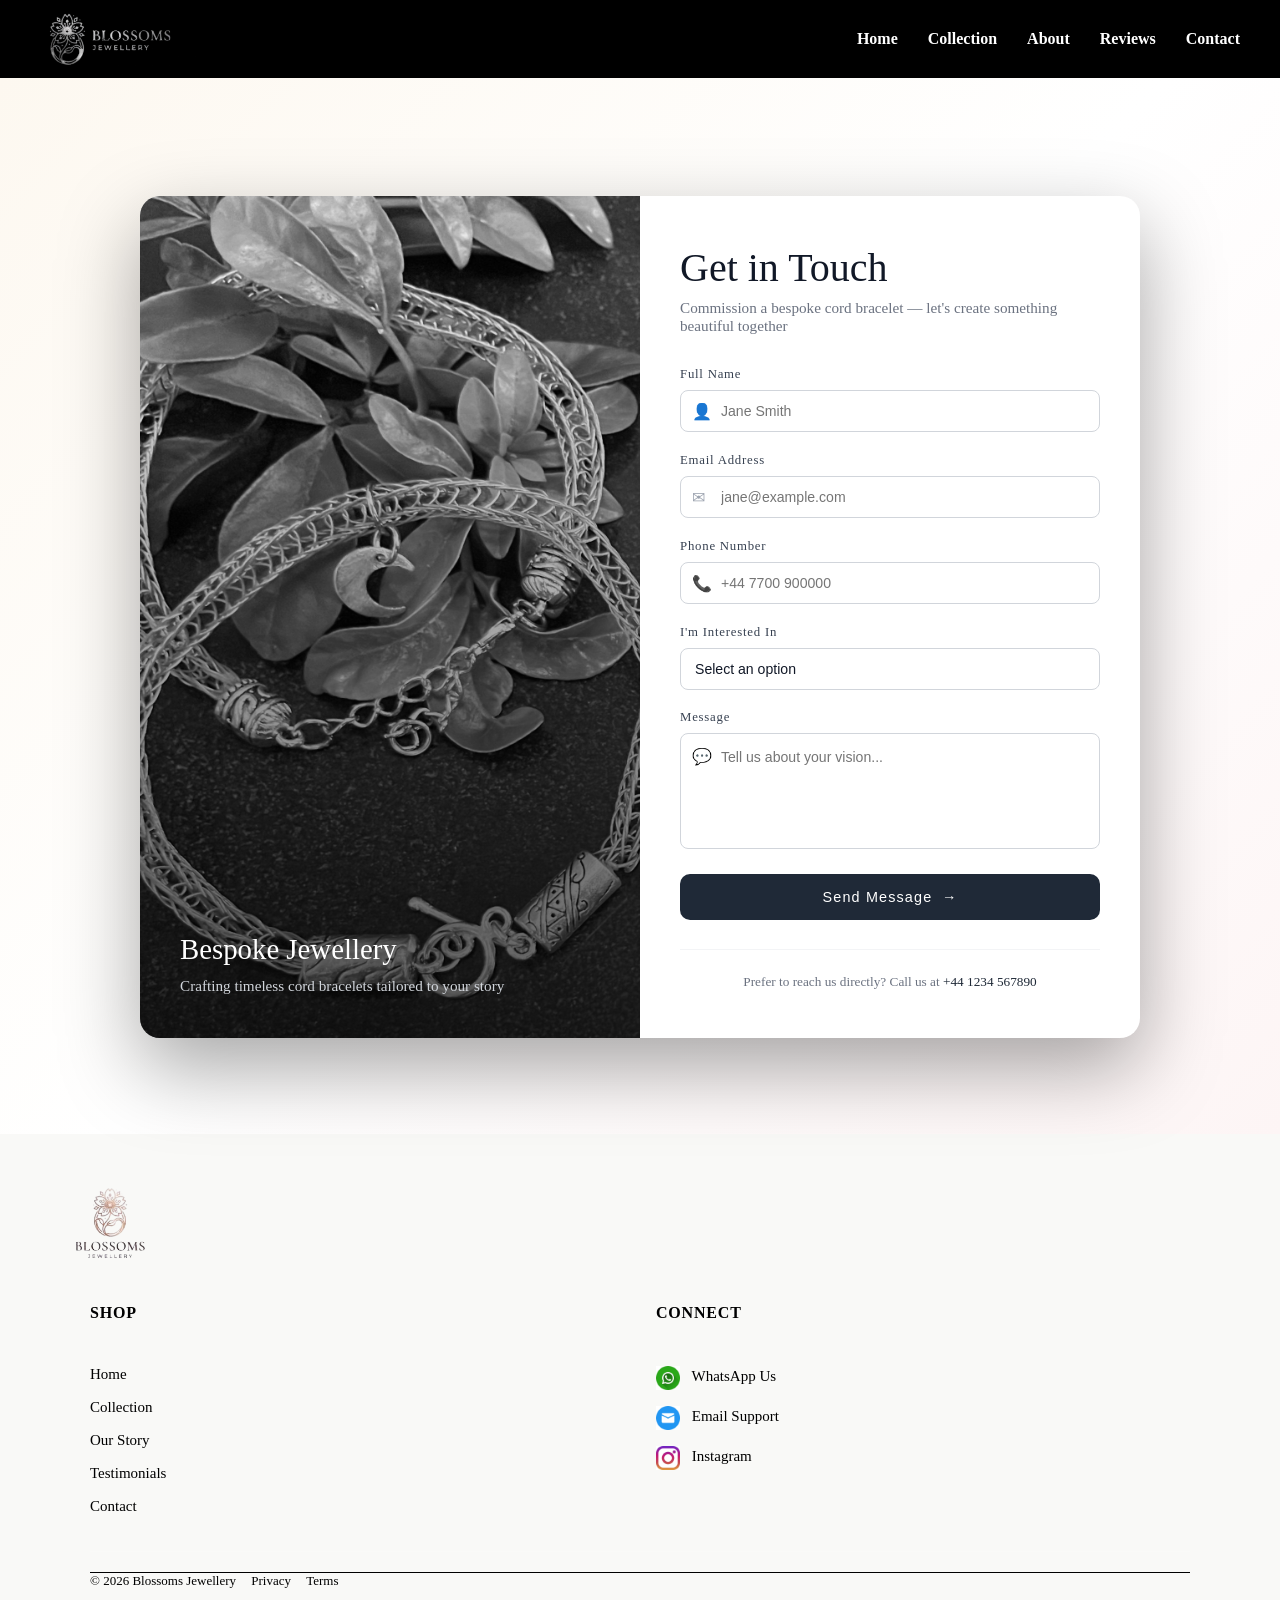
==== contact.html @ 993c41be "Add files via upload" ====
<!DOCTYPE html>
<html lang="en">
<head>
  <meta charset="UTF-8" />
  <meta name="viewport" content="width=device-width, initial-scale=1.0" />
 
  <!-- ═══ PRIMARY SEO ═══ -->
  <title>Contact Blossoms Jewellery | Custom Cord Bracelets UK</title>
  <meta name="description" content="Get in touch with Blossoms Jewellery to commission a bespoke, hand-knotted cord bracelet. Custom designs, colour combinations, and engraved metallic accents crafted to your vision." />
  <meta name="keywords" content="contact blossoms jewellery, bespoke cord bracelet, custom bracelet UK, handmade jewellery enquiry, cord bracelet commission" />
  <meta name="author" content="Blossoms Jewellery" />
  <meta name="robots" content="index, follow" />
  <link rel="canonical" href="https://www.blossomsjewellery.com/contact.html" />
 
  <!-- ═══ OPEN GRAPH (Facebook / LinkedIn) ═══ -->
  <meta property="og:type" content="website" />
  <meta property="og:site_name" content="Blossoms Jewellery" />
  <meta property="og:title" content="Contact Blossoms Jewellery | Custom Cord Bracelets UK" />
  <meta property="og:description" content="Commission a bespoke, hand-knotted cord bracelet. Reach out to discuss your custom design, colour choice, and engraved accents." />
  <meta property="og:url" content="https://www.blossomsjewellery.com/contact.html" />
  <meta property="og:image" content="https://www.blossomsjewellery.com/images/og-contact.jpg" />
 
  <!-- ═══ TWITTER CARD ═══ -->
  <meta name="twitter:card" content="summary_large_image" />
  <meta name="twitter:title" content="Contact Blossoms Jewellery | Custom Cord Bracelets UK" />
  <meta name="twitter:description" content="Commission a bespoke, hand-knotted cord bracelet crafted to your vision." />
  <meta name="twitter:image" content="https://www.blossomsjewellery.com/images/og-contact.jpg" />
 
  <!-- ═══ STRUCTURED DATA — LocalBusiness ═══ -->
  <script type="application/ld+json">
  {
    "@context": "https://schema.org",
    "@type": "JewelryStore",
    "name": "Blossoms Jewellery",
    "url": "https://www.blossomsjewellery.com",
    "logo": "https://www.blossomsjewellery.com/images/IMG_9293-removebg-preview.png",
    "image": "https://www.blossomsjewellery.com/images/IMG_9284.JPG",
    "description": "Blossoms Jewellery specialises in bespoke, hand-knotted cord bracelets with custom colour combinations and engraved metallic accents.",
    "telephone": "+441234567890",
    "email": "contact@blossomsjewellery.com",
    "address": {
      "@type": "PostalAddress",
      "addressCountry": "GB"
    },
    "sameAs": [
      "https://www.instagram.com/blossoms_jewellery",
      "https://wa.me/447752300937"
    ],
    "contactPoint": {
      "@type": "ContactPoint",
      "telephone": "+441234567890",
      "contactType": "customer service",
      "availableLanguage": "English"
    }
  }
  </script>
 
  <link rel="stylesheet" href="./styles/nav.css" />
  <link rel="stylesheet" href="./styles/contact.css" />
</head>

<body>
<nav class="navBar">
   <div class="logoContainer">
    <a class="nav-logo" href="index.html"><img src="./images/IMG_9293-removebg-preview.png"></a>
    </div>
    <ul class="nav-links">
      <li><a href="index.html">Home</a></li>
      <li><a href="collection.html">Collection</a></li>
      <li ><a href="about.html" >About</a></li>
      <li><a href="reviews.html">Reviews</a></li>
      <li><a href="contact.html">Contact</a></li>
    </ul>
   <button class="btn">

<span class="line1"></span>
<span class="line2"></span>
<span class="line3"></span>

</button>
  </nav>

  <div class="nav-desktop-container">
     <div class="logoContainer">
    <a class="nav-logo" href="index.html"><img src="./images/IMG_9293-removebg-preview.png"></a>
    </div>
  <div class="nav-desktop" id="desktop-nav">
   
    <a href="index.html">Home</a>
    <a href="collection.html" class="active">Collection</a>
    <a href="about.html">About</a>
    <a href="reviews.html">Reviews</a>
    <a href="contact.html">Contact</a>
  </div>
</div>

  <!-- CONTACT PAGE -->
  <div class="contact-page">
    <div class="contact-card">

      <!-- Left: image panel -->
      <div class="contact-image-panel">
        <img
          src="./images/IMG_9284.JPG"
          alt="Wrist with cord bracelet"
          onerror="this.style.display='none'; this.parentElement.style.background='#1f2937';"
        />
        <div class="contact-image-overlay">
          <div class="contact-image-text">
            <h3>Bespoke Jewellery</h3>
            <p>Crafting timeless cord bracelets tailored to your story</p>
          </div>
        </div>
      </div>

      <!-- Right: form panel -->
      <div class="contact-form-panel">
        <h2>Get in Touch</h2>
        <p>Commission a bespoke cord bracelet — let's create something beautiful together

        <!-- Success message (hidden by default) -->
        <div class="success-msg" id="success-msg">
          <div class="success-icon">✓</div>
          <h3>Message Sent!</h3>
          <p>Thank you for reaching out. We'll get back to you within 24 hours.</p>
        </div>

        <!-- Form -->
        <form id="contact-form" novalidate>

          <!-- Full name -->
          <div class="form-field">
            <label for="name">Full Name</label>
            <div class="input-wrap">
              <span class="input-icon">👤</span>
              <input type="text" id="name" placeholder="Jane Smith" autocomplete="name" />
            </div>
            <p class="form-error" id="name-error">Name is required</p>
          </div>

          <!-- Email -->
          <div class="form-field">
            <label for="email">Email Address</label>
            <div class="input-wrap">
              <span class="input-icon">✉</span>
              <input type="email" id="email" placeholder="jane@example.com" autocomplete="email" />
            </div>
            <p class="form-error" id="email-error">Email is required</p>
          </div>

          <!-- Phone -->
          <div class="form-field">
            <label for="phone">Phone Number</label>
            <div class="input-wrap">
              <span class="input-icon">📞</span>
              <input type="tel" id="phone" placeholder="+44 7700 900000" autocomplete="tel" />
            </div>
            <p class="form-error" id="phone-error">Phone number is required</p>
          </div>

          <!-- Inquiry type -->
          <div class="form-field">
            <label for="inquiryType">I'm Interested In</label>
            <select id="inquiryType">
              <option value="">Select an option</option>
              <option value="custom-design">Custom Design</option>
              <option value="engagement-rings">Engagement Rings</option>
              <option value="wedding-bands">Wedding Bands</option>
              <option value="fine-jewelry">Fine Jewellery</option>
              <option value="repair-restoration">Repair &amp; Restoration</option>
              <option value="appraisal">Appraisal Services</option>
              <option value="other">Other</option>
            </select>
            <p class="form-error" id="inquiry-error">Please select an inquiry type</p>
          </div>

          <!-- Message -->
          <div class="form-field">
            <label for="message">Message</label>
            <div class="input-wrap textarea-wrap">
              <span class="input-icon">💬</span>
              <textarea id="message" rows="4" placeholder="Tell us about your vision..."></textarea>
            </div>
            <p class="form-error" id="message-error">Please tell us about your inquiry</p>
          </div>

          <!-- Submit -->
          <button type="submit" class="submit-btn">
            <span>Send Message</span>
            <span class="submit-arrow">→</span>
          </button>

        </form>

        <!-- Contact info -->
        <div class="contact-info-footer">
          Prefer to reach us directly? Call us at
          <a href="tel:+441234567890">+44 1234 567890</a>
        </div>

      </div><!-- /.contact-form-panel -->

    </div><!-- /.contact-card -->
  </div>

<footer>
    <div class="footerLogoContainer">
        <img class="footerLogo" src="./images/IMG_9294-removebg-preview.png" alt="Blossoms Jewellery Logo">
    </div>

    <div class="footer-columns">
        <div class="footer-col">
            <p class="footer-heading">Shop</p>
            <a href="index.html">Home</a>
            <a href="collection.html">Collection</a>
            <a href="about.html">Our Story</a>
            <a href="reviews.html">Testimonials</a>
            <a href="contact.html">Contact</a>
        </div>
        <div class="footer-col">
            <p class="footer-heading">Connect</p>
            <a href="https://wa.me/447752300937" target="_blank" rel="noopener">
                <img src="./images/IMG_9286.JPG" width="24" height="24" alt="WhatsApp"> WhatsApp Us
            </a>
            <a href="mailto:contact@blossomsjewellery.com" target="_blank" rel="noopener">
                <img src="./images/IMG_9292.JPG" width="24" height="24" alt="Email"> Email Support
            </a>
            <a href="https://www.instagram.com/blossoms_jewellery" target="_blank" rel="noopener">
                <img src="./images/IMG_9291.JPG" width="24" height="24" alt="Instagram"> Instagram
            </a>
        </div>
    </div>

    <div class="footer-bottom">
        <p>© 2026 Blossoms Jewellery 
            <a href="./Privacy-Policy">Privacy</a>
            <a href="./Terms-and-conditions">Terms</a>
        </p>
    </div>
</footer>
 

  <script src="./script/nav.js"></script>
  <script src="js/contact.js"></script>
</body>
</html>
---- styles/nav.css ----
* {
  margin: 0;
  padding: 0;
  box-sizing: border-box;
}

/* ── NAV BASE ── */
.navBar {
  display: flex;
  align-items: center;
  justify-content: space-between;
  position: fixed;
  width: 100%;
   background-color: black;
  height: auto;
  padding: 0 20px;
  transition: all 1.2s;
  z-index: 100;
  top: 0;
}

 

.nav-logo img {
  display: block;
  margin: -10px 0; /* pulls the transparent edges in vertically */

  width:clamp( 140px,20vw,150px);
}

/* ── HAMBURGER BUTTON ── */
.btn {
  display: flex;
  flex-direction: column;
  justify-content: center;
  align-items: center;
  gap: 5px;
  width: 30px;
  height: 30px;
  background: none;
  border: none;
  cursor: pointer;
  position: relative;
  z-index: 4;
}

.line1,
.line2,
.line3 {
  display: block;
  width: 22px;
  height: 2px;
  background-color: rgb(244, 239, 239);
  transition: all 0.4s ease;
  transform-origin: center;
}

/* Hamburger → X */
.Active .line1 {
  transform: translateY(7px) rotate(45deg);
}
.Active .line2 {
  opacity: 0;
  transform: scaleX(0);
}
.Active .line3 {
  transform: translateY(-7px) rotate(-45deg);
}

/* ── MOBILE MENU (hidden by default) ── */
.navBar ul {
  display: none;
  list-style: none;
}

.Active ul {
  display: block;
  position: absolute;
  top: 50px;
  right: 20px;
  background-color: rgb(240, 240, 245);
  width: 200px;
  border-radius: 10px;
  border: 3px solid black;
  z-index: 3;
  padding: 10px 0;
}

.Active ul li {
  margin: 10px 0;
  text-align: center;
}

.Active ul li a {
  text-decoration: none;

}

.nav-desktop-container {display: none;}



@media (min-width: 768px) {
 

  .nav-desktop-container {
  background-color: black;
  width: 100%;
  display: flex;
  align-items: center;
  justify-content: space-between; /* logo left, nav right */
  padding: 0 20px;
}

  .nav-desktop {
  display: flex;
  gap: 30px;
  padding: 0 20px; /* top/bottom 0, left/right 20px */
}

  .nav-desktop a {
    color: white;
    text-decoration: none;
    font-weight: bold;
    white-space: nowrap; /* Prevents links from snapping to two lines during resize */
  }

 .logoContainer img {
  width: 180px;
  display: block;
  margin: -10px 0; /* pulls the transparent edges in vertically */

}



}
@media (min-width: 1200px) {

.navBar{display: none;}


}
---- styles/contact.css ----
/* =============================================
   CONTACT PAGE — contact.css
   ============================================= */

.contact-page {
  padding-top: 70px;
  min-height: 100vh;
  background: linear-gradient(135deg, #fdf8f0 0%, #fff 50%, #fdf5f5 100%);
  display: flex;
  align-items: center;
  justify-content: center;
  padding-bottom: 3rem;
}

.contact-card {
  width: 100%;
  max-width: 1000px;
  margin: 3rem 1.5rem;
  background: #fff;
  border-radius: 20px;
  box-shadow: 0 30px 80px rgba(0,0,0,0.35);
  overflow: hidden;
  display: grid;
  grid-template-columns: 1fr 1fr;
 
}

/* Left — image panel */
.contact-image-panel {
  position: relative;
  min-height: 400px;
 
}

.contact-image-panel img {
  width: 100%;
  height: 100%;
  object-fit: cover;
  filter: grayscale(1);
  display: block;
}

.contact-image-overlay {
  position: absolute;
  inset: 0;
  background: linear-gradient(to top, rgba(0,0,0,0.65), transparent);
  display: flex;
  align-items: flex-end;
  padding: 2.5rem;
  
}

.contact-image-text h3 {
  font-size: 1.8rem;
  color: #fff;
  font-weight: 300;
  margin-bottom: 0.5rem;
}

.contact-image-text p {
  color: #d1d5db;
  font-size: 0.95rem;
  line-height: 1.6;
}

/* Right — form panel */
.contact-form-panel {
  padding: 3rem 2.5rem;
  overflow-y: auto;
}

.contact-form-panel h2 {
  font-size: clamp(1.8rem, 3.5vw, 2.5rem);
  color: #111827;
  font-weight: 300;
  margin-bottom: 0.5rem;
}

.contact-form-panel > p {
  color: #6b7280;
  margin-bottom: 2rem;
  font-size: 0.95rem;
}

/* Field groups */
.form-field {
  margin-bottom: 1.3rem;
}

.form-field label {
  display: block;
  color: #374151;
  font-size: 0.8rem;
  letter-spacing: 0.06em;
  margin-bottom: 0.5rem;
}

.input-wrap {
  position: relative;
}

.input-icon {
  position: absolute;
  left: 12px;
  top: 50%;
  transform: translateY(-50%);
  font-size: 1rem;
  color: #9ca3af;
  pointer-events: none;
}

.textarea-wrap .input-icon {
  top: 14px;
  transform: none;
}

.form-field input,
.form-field select,
.form-field textarea {
  width: 100%;
  padding: 12px 14px 12px 40px;
  border: 1px solid #d1d5db;
  border-radius: 8px;
  font-size: 0.88rem;
  font-family: 'Jost', sans-serif;
  color: #111827;
  background: #fff;
  transition: border-color 0.25s, box-shadow 0.25s;
  outline: none;
  -webkit-appearance: none;
}

.form-field select {
  padding-left: 14px;
  cursor: pointer;
}

.form-field textarea {
  padding-left: 40px;
  resize: none;
  line-height: 1.6;
}

.form-field input:focus,
.form-field select:focus,
.form-field textarea:focus {
  border-color: #1f2937;
  box-shadow: 0 0 0 3px rgba(31,41,55,0.08);
}

.form-error {
  display: none;
  color: #ef4444;
  font-size: 0.75rem;
  margin-top: 0.35rem;
}

.form-error.visible {
  display: block;
}

.form-field input.invalid,
.form-field select.invalid,
.form-field textarea.invalid {
  border-color: #ef4444;
}

/* Submit button */
.submit-btn {
  width: 100%;
  padding: 15px;
  background: #1f2937;
  color: #fff;
  border: none;
  border-radius: 10px;
  font-size: 0.9rem;
  letter-spacing: 0.08em;
  font-family: 'Jost', sans-serif;
  display: flex;
  align-items: center;
  justify-content: center;
  gap: 0.6rem;
  transition: background 0.3s;
  margin-top: 0.5rem;
}

.submit-btn:hover {
  background: #374151;
}

.submit-arrow {
  display: inline-block;
  transition: transform 0.3s;
}

.submit-btn:hover .submit-arrow {
  transform: translateX(4px);
}

/* Success message */
.success-msg {
  display: none;
  background: #f0fdf4;
  border: 2px solid #22c55e;
  border-radius: 10px;
  padding: 2rem;
  text-align: center;
}

.success-msg.visible {
  display: block;
}

.success-icon {
  width: 60px;
  height: 60px;
  background: #22c55e;
  border-radius: 50%;
  display: flex;
  align-items: center;
  justify-content: center;
  margin: 0 auto 1rem;
  font-size: 1.5rem;
  color: #fff;
}

.success-msg h3 {
  font-size: 1.3rem;
  color: #111827;
  margin-bottom: 0.5rem;
}

.success-msg p {
  color: #6b7280;
  font-size: 0.9rem;
}

/* Contact info footer */
.contact-info-footer {
  margin-top: 1.8rem;
  padding-top: 1.5rem;
  border-top: 1px solid #f3f4f6;
  text-align: center;
  font-size: 0.83rem;
  color: #6b7280;
}

.contact-info-footer a {
  color: #1f2937;
  text-decoration: none;
  font-weight: 500;
}

footer {
    background-color:#f9f9f7;
    color:black;
    padding: 40px 20px 20px 20px;
    font-family: "Libre Baskerville", serif;
    font-optical-sizing: auto;
    font-weight: 400;
    font-style: normal;
}

.footer-col {
    display: flex;
    flex-direction: column;
    gap: 8px;
}

.footer-col p {
    padding: 0;
    margin-block: 20px;
    line-height: 2.6rem;
}

.footer-columns {
    gap: 32px;
    max-width: 1100px;
    margin: 0 auto;
    padding-bottom: 32px;
    border-bottom: 1px solid rgba(255, 255, 255, 0.15);
}

.footer-heading {
    font-size: clamp(14px, 2.5vw, 16px);
    font-weight: 700;
    letter-spacing: 0.05em;
    text-transform: uppercase;
    margin-bottom: 8px;
}

footer p {
    margin: 0 0 8px 0;
    width: auto;
    text-align: left;
}

footer a {
    text-decoration: none;
    color:black;
    text-align: left;
    margin-left: 0;
    margin-top: 0;
    display: block;
    padding: 4px 0;
    font-size: clamp(13px, 2vw, 15px);
    transition: color 0.2s ease;
}

footer a:hover {
    color: #b30018;
}

.footer-col a img {
    vertical-align: middle;
    margin-right: 8px;
}

.footer-bottom {
    max-width: 1100px;
    margin: 20px auto 0;
    text-align: center;
     border-top:1px solid black ;
}

.footer-bottom p {
    font-size: clamp(10px, 2vw, 13px);
    color: black;
    margin: 0;
    width: auto;
}

.footer-bottom a {
    display: inline;
    color: black;
    margin-left: 12px;
    font-size: inherit;
}

.footer-bottom a:hover {
    color: #b30018;
}

.footerItems {
    display: flex;
    flex-direction: column;
}


.footerLogo{

  width: 180px;
 

}

.footerLogoContainer{display: flex;flex-direction: column;justify-self: center;}

.footerLogoContainer p{text-align: center;}

@media (min-width: 768px) {


 .footer-columns {
        display: grid;
        grid-template-columns: 1fr 1fr;
    }
        
    }

@media (max-width: 768px) {
  .contact-card {
    grid-template-columns: 1fr;
    margin: 1.5rem 1rem;
  }

  .contact-image-panel {
    min-height: 220px;
  }

  .contact-form-panel {
    padding: 2rem 1.5rem;
  }
  

.contact-image-panel {
  
 max-height: 400px;
 
}

}

@media (max-width: 480px) {
  .contact-form-panel {
    padding: 1.5rem 1.2rem;
  }
  
}
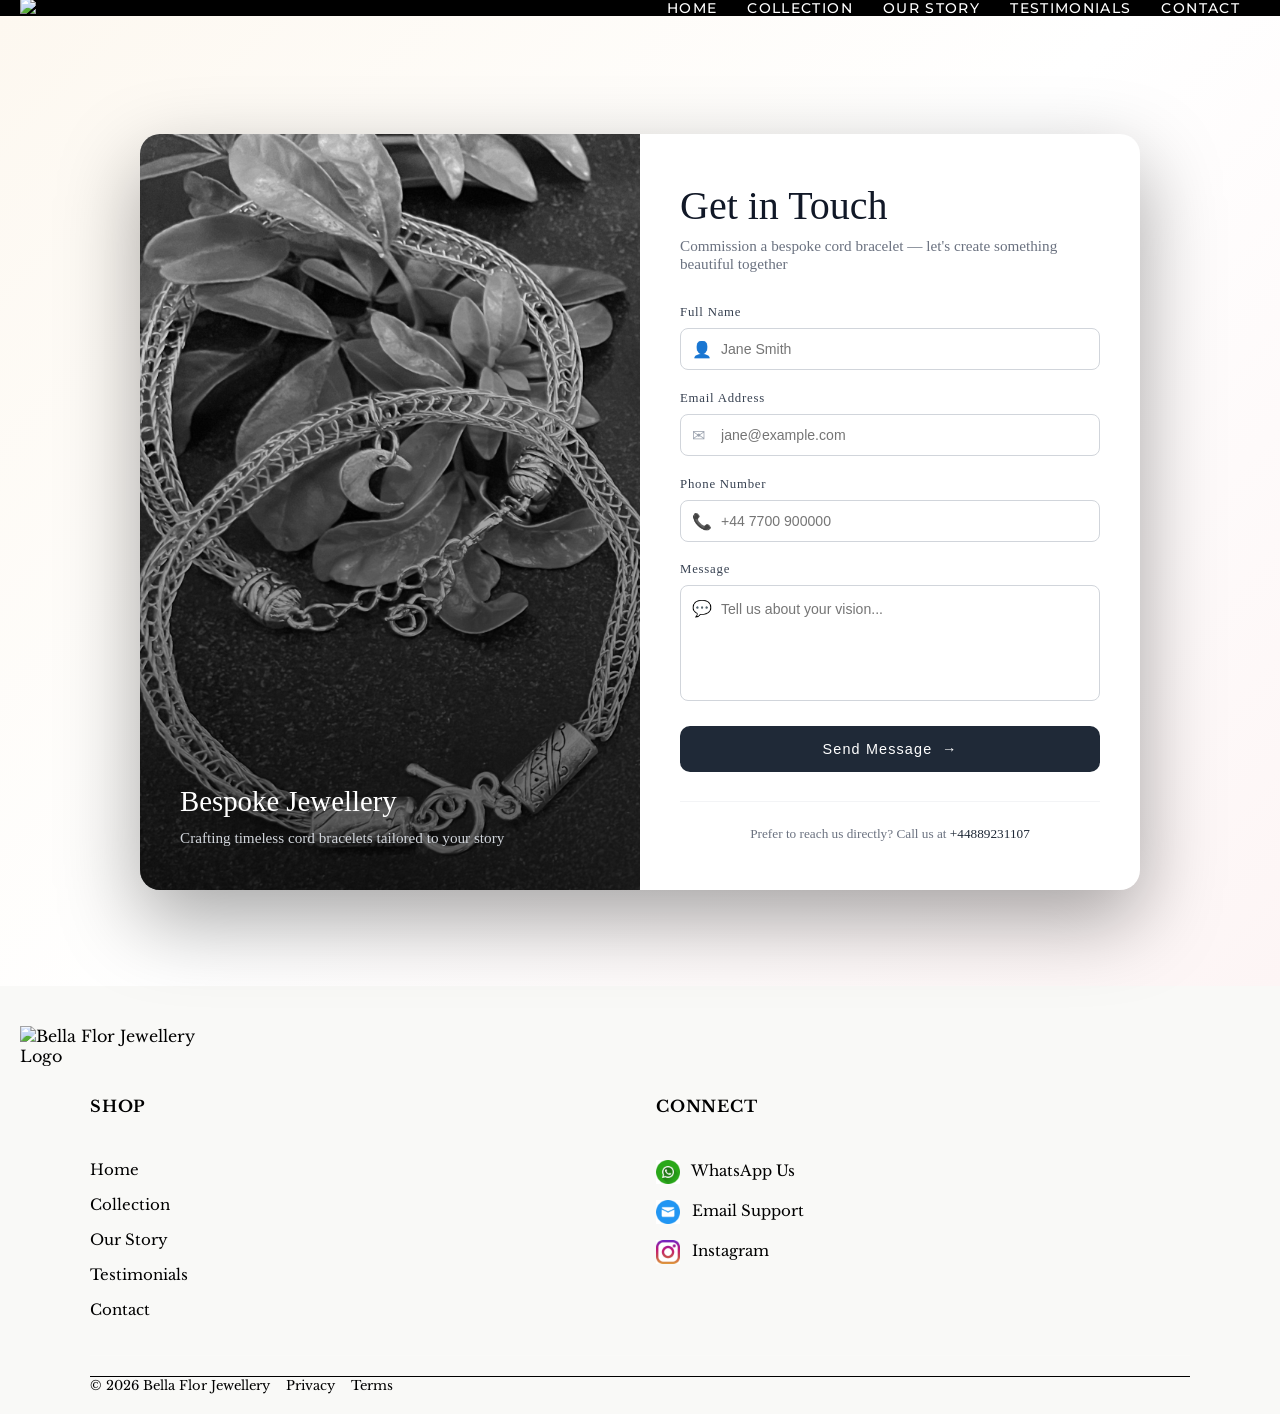
==== commit d633f5d4: "Add files via upload" ====
--- a/contact.html
+++ b/contact.html
@@ -4,101 +4,94 @@
   <meta charset="UTF-8" />
   <meta name="viewport" content="width=device-width, initial-scale=1.0" />
  
-  <!-- ═══ PRIMARY SEO ═══ -->
-  <title>Contact Blossoms Jewellery | Custom Cord Bracelets UK</title>
-  <meta name="description" content="Get in touch with Blossoms Jewellery to commission a bespoke, hand-knotted cord bracelet. Custom designs, colour combinations, and engraved metallic accents crafted to your vision." />
-  <meta name="keywords" content="contact blossoms jewellery, bespoke cord bracelet, custom bracelet UK, handmade jewellery enquiry, cord bracelet commission" />
-  <meta name="author" content="Blossoms Jewellery" />
+  <title>Contact Bella Flor Jewellery | Custom Cord Bracelets UK</title>
+  <meta name="description" content="Get in touch with Bella Flor Jewellery to commission a bespoke, hand-knotted cord bracelet. Custom designs, colour combinations, and engraved metallic accents crafted to your vision." />
+  <meta name="keywords" content="contact bella flor jewellery, bespoke cord bracelet, custom bracelet UK, handmade jewellery enquiry, cord bracelet commission" />
+  <meta name="author" content="Bella Flor Jewellery" />
   <meta name="robots" content="index, follow" />
-  <link rel="canonical" href="https://www.blossomsjewellery.com/contact.html" />
- 
-  <!-- ═══ OPEN GRAPH (Facebook / LinkedIn) ═══ -->
+  <link rel="canonical" href="https://www.bellaflorjewellery.co.uk/contact.html" />
+ 
   <meta property="og:type" content="website" />
-  <meta property="og:site_name" content="Blossoms Jewellery" />
-  <meta property="og:title" content="Contact Blossoms Jewellery | Custom Cord Bracelets UK" />
+  <meta property="og:site_name" content="Bella Flor Jewellery" />
+  <meta property="og:title" content="Contact Bella Flor Jewellery | Custom Cord Bracelets UK" />
   <meta property="og:description" content="Commission a bespoke, hand-knotted cord bracelet. Reach out to discuss your custom design, colour choice, and engraved accents." />
-  <meta property="og:url" content="https://www.blossomsjewellery.com/contact.html" />
-  <meta property="og:image" content="https://www.blossomsjewellery.com/images/og-contact.jpg" />
- 
-  <!-- ═══ TWITTER CARD ═══ -->
+  <meta property="og:url" content="https://www.bellaflorjewellery.co.uk/contact.html" />
+  <meta property="og:image" content="https://www.bellaflorjewellery.co.uk/images/og-contact.jpg" />
+ 
   <meta name="twitter:card" content="summary_large_image" />
-  <meta name="twitter:title" content="Contact Blossoms Jewellery | Custom Cord Bracelets UK" />
+  <meta name="twitter:title" content="Contact Bella Flor Jewellery | Custom Cord Bracelets UK" />
   <meta name="twitter:description" content="Commission a bespoke, hand-knotted cord bracelet crafted to your vision." />
-  <meta name="twitter:image" content="https://www.blossomsjewellery.com/images/og-contact.jpg" />
- 
-  <!-- ═══ STRUCTURED DATA — LocalBusiness ═══ -->
+  <meta name="twitter:image" content="https://www.bellaflorjewellery.co.uk/images/og-contact.jpg" />
+ 
   <script type="application/ld+json">
   {
     "@context": "https://schema.org",
     "@type": "JewelryStore",
-    "name": "Blossoms Jewellery",
-    "url": "https://www.blossomsjewellery.com",
-    "logo": "https://www.blossomsjewellery.com/images/IMG_9293-removebg-preview.png",
-    "image": "https://www.blossomsjewellery.com/images/IMG_9284.JPG",
-    "description": "Blossoms Jewellery specialises in bespoke, hand-knotted cord bracelets with custom colour combinations and engraved metallic accents.",
-    "telephone": "+441234567890",
-    "email": "contact@blossomsjewellery.com",
+    "name": "Bella Flor Jewellery",
+    "url": "https://www.bellaflorjewellery.co.uk",
+    "logo": "https://www.bellaflorjewellery.co.uk/images/IMG_9306-removebg-preview.png",
+    "image": "https://www.bellaflorjewellery.co.uk/images/IMG_9284.JPG",
+    "description": "Bella Flor Jewellery specialises in bespoke, hand-knotted cord bracelets with custom colour combinations and engraved metallic accents.",
+    "telephone": "+447752300937",
+    "email": "contact@bellaflorjewellery.co.uk",
     "address": {
       "@type": "PostalAddress",
       "addressCountry": "GB"
     },
     "sameAs": [
-      "https://www.instagram.com/blossoms_jewellery",
+       "https://www.instagram.com/bellaflorjewellery",
       "https://wa.me/447752300937"
     ],
     "contactPoint": {
       "@type": "ContactPoint",
-      "telephone": "+441234567890",
+      "telephone": "+447752300937",
       "contactType": "customer service",
       "availableLanguage": "English"
     }
   }
   </script>
- 
+ <link href="https://fonts.googleapis.com/css2?family=Montserrat:wght@300;400;500&family=Libre+Baskerville:ital,wght@0,400;0,700;1,400&display=swap" rel="stylesheet">
   <link rel="stylesheet" href="./styles/nav.css" />
   <link rel="stylesheet" href="./styles/contact.css" />
 </head>
 
 <body>
-<nav class="navBar">
+<header>
+    <nav class="navBar">
    <div class="logoContainer">
-    <a class="nav-logo" href="index.html"><img src="./images/IMG_9293-removebg-preview.png"></a>
+    <a class="nav-logo" href="/"><img src="./images/IMG_9306-removebg-preview.png"></a>
     </div>
     <ul class="nav-links">
-      <li><a href="index.html">Home</a></li>
-      <li><a href="collection.html">Collection</a></li>
-      <li ><a href="about.html" >About</a></li>
-      <li><a href="reviews.html">Reviews</a></li>
-      <li><a href="contact.html">Contact</a></li>
+      <li><a href="/">Home</a></li>
+      <li><a href="/collection">Collection</a></li>
+      <li ><a href="/about" >About</a></li>
+      <li><a href="/reviews">Reviews</a></li>
+      <li><a href="/contact">Contact</a></li>
     </ul>
    <button class="btn">
-
-<span class="line1"></span>
-<span class="line2"></span>
-<span class="line3"></span>
-
-</button>
+    <span class="line1"></span>
+    <span class="line2"></span>
+    <span class="line3"></span>
+   </button>
   </nav>
 
   <div class="nav-desktop-container">
      <div class="logoContainer">
-    <a class="nav-logo" href="index.html"><img src="./images/IMG_9293-removebg-preview.png"></a>
+    <a class="nav-logo" href="/"><img src="./images/IMG_9306-removebg-preview.png"></a>
     </div>
   <div class="nav-desktop" id="desktop-nav">
-   
-    <a href="index.html">Home</a>
-    <a href="collection.html" class="active">Collection</a>
-    <a href="about.html">About</a>
-    <a href="reviews.html">Reviews</a>
-    <a href="contact.html">Contact</a>
+    <a href="/">Home</a>
+    <a href="/collection">Collection</a>
+    <a href="/about">Our Story</a>
+    <a href="/reviews">Testimonials</a>
+    <a href="/contact">Contact</a>
   </div>
 </div>
-
-  <!-- CONTACT PAGE -->
+</header>
+
   <div class="contact-page">
     <div class="contact-card">
 
-      <!-- Left: image panel -->
       <div class="contact-image-panel">
         <img
           src="./images/IMG_9284.JPG"
@@ -113,78 +106,57 @@
         </div>
       </div>
 
-      <!-- Right: form panel -->
       <div class="contact-form-panel">
         <h2>Get in Touch</h2>
-        <p>Commission a bespoke cord bracelet — let's create something beautiful together
-
-        <!-- Success message (hidden by default) -->
-        <div class="success-msg" id="success-msg">
+        <p>Commission a bespoke cord bracelet — let's create something beautiful together</p>
+
+        <div class="success-msg" id="success-msg" style="display:none;">
           <div class="success-icon">✓</div>
           <h3>Message Sent!</h3>
-          <p>Thank you for reaching out. We'll get back to you within 24 hours.</p>
-        </div>
-
-        <!-- Form -->
+          <p>Thank you for reaching out to Bella Flor Jewellery. We'll get back to you within 24 hours.</p>
+        </div>
+
         <form id="contact-form" novalidate>
 
-          <!-- Full name -->
+          <input id="currentTime" type="hidden" name="time">
+          <input id="currentDate" type="hidden" name="date">
+
           <div class="form-field">
             <label for="name">Full Name</label>
             <div class="input-wrap">
               <span class="input-icon">👤</span>
-              <input type="text" id="name" placeholder="Jane Smith" autocomplete="name" />
+              <input type="text" id="name" name="from_name" placeholder="Jane Smith" autocomplete="name" required />
             </div>
             <p class="form-error" id="name-error">Name is required</p>
           </div>
 
-          <!-- Email -->
           <div class="form-field">
             <label for="email">Email Address</label>
             <div class="input-wrap">
               <span class="input-icon">✉</span>
-              <input type="email" id="email" placeholder="jane@example.com" autocomplete="email" />
+              <input type="email" id="email" name="reply_to" placeholder="jane@example.com" autocomplete="email" required />
             </div>
             <p class="form-error" id="email-error">Email is required</p>
           </div>
 
-          <!-- Phone -->
           <div class="form-field">
             <label for="phone">Phone Number</label>
             <div class="input-wrap">
               <span class="input-icon">📞</span>
-              <input type="tel" id="phone" placeholder="+44 7700 900000" autocomplete="tel" />
+              <input type="tel" id="phone" name="phone_number" placeholder="+44 7700 900000" autocomplete="tel" />
             </div>
             <p class="form-error" id="phone-error">Phone number is required</p>
           </div>
 
-          <!-- Inquiry type -->
-          <div class="form-field">
-            <label for="inquiryType">I'm Interested In</label>
-            <select id="inquiryType">
-              <option value="">Select an option</option>
-              <option value="custom-design">Custom Design</option>
-              <option value="engagement-rings">Engagement Rings</option>
-              <option value="wedding-bands">Wedding Bands</option>
-              <option value="fine-jewelry">Fine Jewellery</option>
-              <option value="repair-restoration">Repair &amp; Restoration</option>
-              <option value="appraisal">Appraisal Services</option>
-              <option value="other">Other</option>
-            </select>
-            <p class="form-error" id="inquiry-error">Please select an inquiry type</p>
-          </div>
-
-          <!-- Message -->
           <div class="form-field">
             <label for="message">Message</label>
             <div class="input-wrap textarea-wrap">
               <span class="input-icon">💬</span>
-              <textarea id="message" rows="4" placeholder="Tell us about your vision..."></textarea>
+              <textarea id="message" name="message" rows="4" placeholder="Tell us about your vision..." required></textarea>
             </div>
             <p class="form-error" id="message-error">Please tell us about your inquiry</p>
           </div>
 
-          <!-- Submit -->
           <button type="submit" class="submit-btn">
             <span>Send Message</span>
             <span class="submit-arrow">→</span>
@@ -192,55 +164,91 @@
 
         </form>
 
-        <!-- Contact info -->
         <div class="contact-info-footer">
           Prefer to reach us directly? Call us at
-          <a href="tel:+441234567890">+44 1234 567890</a>
-        </div>
-
-      </div><!-- /.contact-form-panel -->
-
-    </div><!-- /.contact-card -->
-  </div>
+          <a href="tel:+44889231107">+44889231107</a>
+        </div>
+
+      </div></div></div>
 
 <footer>
     <div class="footerLogoContainer">
-        <img class="footerLogo" src="./images/IMG_9294-removebg-preview.png" alt="Blossoms Jewellery Logo">
+        <img class="footerLogo" src="./images/IMG_9305-removebg-preview.png" alt="Bella Flor Jewellery Logo">
     </div>
 
     <div class="footer-columns">
         <div class="footer-col">
             <p class="footer-heading">Shop</p>
-            <a href="index.html">Home</a>
-            <a href="collection.html">Collection</a>
-            <a href="about.html">Our Story</a>
-            <a href="reviews.html">Testimonials</a>
-            <a href="contact.html">Contact</a>
+            <a href="/">Home</a>
+            <a href="/collection">Collection</a>
+            <a href="/about">Our Story</a>
+            <a href="/reviews">Testimonials</a>
+            <a href="/contact">Contact</a>
         </div>
         <div class="footer-col">
             <p class="footer-heading">Connect</p>
-            <a href="https://wa.me/447752300937" target="_blank" rel="noopener">
+            <a href="https://wa.me/447889231107" target="_blank" rel="noopener">
                 <img src="./images/IMG_9286.JPG" width="24" height="24" alt="WhatsApp"> WhatsApp Us
             </a>
-            <a href="mailto:contact@blossomsjewellery.com" target="_blank" rel="noopener">
+            <a href="mailto:bellaflorjewellery@outlook.com" target="_blank" rel="noopener">
                 <img src="./images/IMG_9292.JPG" width="24" height="24" alt="Email"> Email Support
             </a>
-            <a href="https://www.instagram.com/blossoms_jewellery" target="_blank" rel="noopener">
+            <a href="https://www.instagram.com/bellaflorjewellery" target="_blank" rel="noopener">
                 <img src="./images/IMG_9291.JPG" width="24" height="24" alt="Instagram"> Instagram
             </a>
         </div>
     </div>
 
     <div class="footer-bottom">
-        <p>© 2026 Blossoms Jewellery 
-            <a href="./Privacy-Policy">Privacy</a>
-            <a href="./Terms-and-conditions">Terms</a>
+        <p>© 2026 Bella Flor Jewellery 
+            <a href="/privacy-policy">Privacy</a>
+            <a href="/terms">Terms</a>
         </p>
     </div>
 </footer>
- 
-
   <script src="./script/nav.js"></script>
-  <script src="js/contact.js"></script>
+  <script src="./script/config.js"></script>
+
+<script src="./config.js"></script>
+<script type="text/javascript" src="https://cdn.jsdelivr.net/npm/@emailjs/browser@4/dist/email.min.js"></script>
+
+<script type="text/javascript">
+  (function() {
+    emailjs.init({
+      publicKey: CONFIG.emailjsKey
+    });
+  })();
+</script>
+
+
+<script type="text/javascript">
+  window.onload = function() {
+    // 1. Set Date and Time hidden fields
+    const date = new Date();
+    document.getElementById('currentDate').value = date.toISOString().slice(0, 10);
+    document.getElementById('currentTime').value = date.getHours().toString().padStart(2, '0') + ':' + date.getMinutes().toString().padStart(2, '0');
+
+    // 2. Handle Form Submission
+    const contactForm = document.getElementById('contact-form');
+    const successMsg = document.getElementById('success-msg');
+
+    contactForm.addEventListener('submit', function(event) {
+      event.preventDefault();
+
+      if (this.checkValidity()) {
+        emailjs.sendForm('service_dqha001', 'template_4aa41hu', this)
+          .then(() => {
+            // Hide the form and show the success message
+            contactForm.style.display = 'none';
+            successMsg.style.display = 'block';
+            this.reset();
+          }, (error) => {
+            alert('Oops! Something went wrong: ' + JSON.stringify(error));
+          });
+      }
+    });
+  }
+</script>
+
 </body>
 </html>
--- a/styles/nav.css
+++ b/styles/nav.css
@@ -11,21 +11,20 @@
   justify-content: space-between;
   position: fixed;
   width: 100%;
-   background-color: black;
+  background-color: #000000; /* Solid Black */
   height: auto;
   padding: 0 20px;
   transition: all 1.2s;
   z-index: 100;
   top: 0;
+  font-family: 'Montserrat', sans-serif; /* Added text style */
 }
-
- 
 
 .nav-logo img {
   display: block;
-  margin: -10px 0; /* pulls the transparent edges in vertically */
-
-  width:clamp( 140px,20vw,150px);
+  margin: -10px 0;
+  width: clamp(180px, 20vw, 200px);
+  margin-left: -20px;
 }
 
 /* ── HAMBURGER BUTTON ── */
@@ -50,7 +49,7 @@
   display: block;
   width: 22px;
   height: 2px;
-  background-color: rgb(244, 239, 239);
+  background-color: #ffffff; /* Forced consistent white/light gray */
   transition: all 0.4s ease;
   transform-origin: center;
 }
@@ -58,86 +57,107 @@
 /* Hamburger → X */
 .Active .line1 {
   transform: translateY(7px) rotate(45deg);
+  transition: ease 0.8s;
+  background-color: white; /* Switch to black when menu is open on light background */
 }
 .Active .line2 {
   opacity: 0;
   transform: scaleX(0);
+  transition: ease 0.8s;
 }
 .Active .line3 {
   transform: translateY(-7px) rotate(-45deg);
+  transition: ease 0.8s;
+  background-color: white /* Switch to black when menu is open */
 }
 
-/* ── MOBILE MENU (hidden by default) ── */
+/* ── MOBILE MENU ── */
 .navBar ul {
   display: none;
   list-style: none;
 }
 
+/* ── MOBILE MENU DROPDOWN ── */
 .Active ul {
   display: block;
   position: absolute;
-  top: 50px;
+  top: 60px; /* Slightly lower to clear the fixed bar */
   right: 20px;
-  background-color: rgb(240, 240, 245);
-  width: 200px;
-  border-radius: 10px;
-  border: 3px solid black;
-  z-index: 3;
-  padding: 10px 0;
+  /* CHANGE: Use solid white for consistency */
+  background-color: #ffffff !important; 
+  width: 220px;
+  border-radius: 12px;
+  /* CHANGE: A cleaner border and shadow so it stands out on light pages */
+  border: 1px solid rgba(0,0,0,0.1); 
+  box-shadow: 0 10px 25px rgba(0,0,0,0.2);
+  z-index: 999;
+  padding: 15px 0;
+  margin-top: 40px;
 }
 
 .Active ul li {
-  margin: 10px 0;
+  margin: 15px 0;
   text-align: center;
+  
 }
 
 .Active ul li a {
   text-decoration: none;
+  color: #111111; /* Solid black text for the dropdown links */
+  font-family: 'Montserrat', sans-serif;
+  font-weight: 500;
+  font-size: 1rem;
+  display: block;
+  width: 100%;
+  transition: color 0.3s;
+  margin-bottom: 30px;
 
 }
 
-.nav-desktop-container {display: none;}
+.Active ul li a:hover {
+  color: #b30018; /* Brand red on hover */
+}
 
-
+.nav-desktop-container {
+  display: none;
+}
 
 @media (min-width: 768px) {
- 
-
   .nav-desktop-container {
-  background-color: black;
-  width: 100%;
-  display: flex;
-  align-items: center;
-  justify-content: space-between; /* logo left, nav right */
-  padding: 0 20px;
-}
+    background-color: black;
+    width: 100%;
+    display: flex;
+    align-items: center;
+    justify-content: space-between;
+    padding: 0 20px;
+    font-family: 'Montserrat', sans-serif; /* Added text style */
+  }
 
   .nav-desktop {
-  display: flex;
-  gap: 30px;
-  padding: 0 20px; /* top/bottom 0, left/right 20px */
-}
+    display: flex;
+    gap: 30px;
+    padding: 0 20px;
+  }
 
   .nav-desktop a {
     color: white;
     text-decoration: none;
-    font-weight: bold;
-    white-space: nowrap; /* Prevents links from snapping to two lines during resize */
+    font-weight: 500; /* Montserrat looks better at 500 than Bold */
+    white-space: nowrap;
+    letter-spacing: 0.1em;
+    text-transform: uppercase;
+    font-size: 0.85rem;
   }
 
- .logoContainer img {
-  width: 180px;
-  display: block;
-  margin: -10px 0; /* pulls the transparent edges in vertically */
-
+  .logoContainer img {
+    width: 220px;
+    display: block;
+    margin: -10px 0;
+  }
 }
 
-
-
-}
 @media (min-width: 1200px) {
-
-.navBar{display: none;}
-
-
+  .navBar {
+    display: none;
+  }
 }
